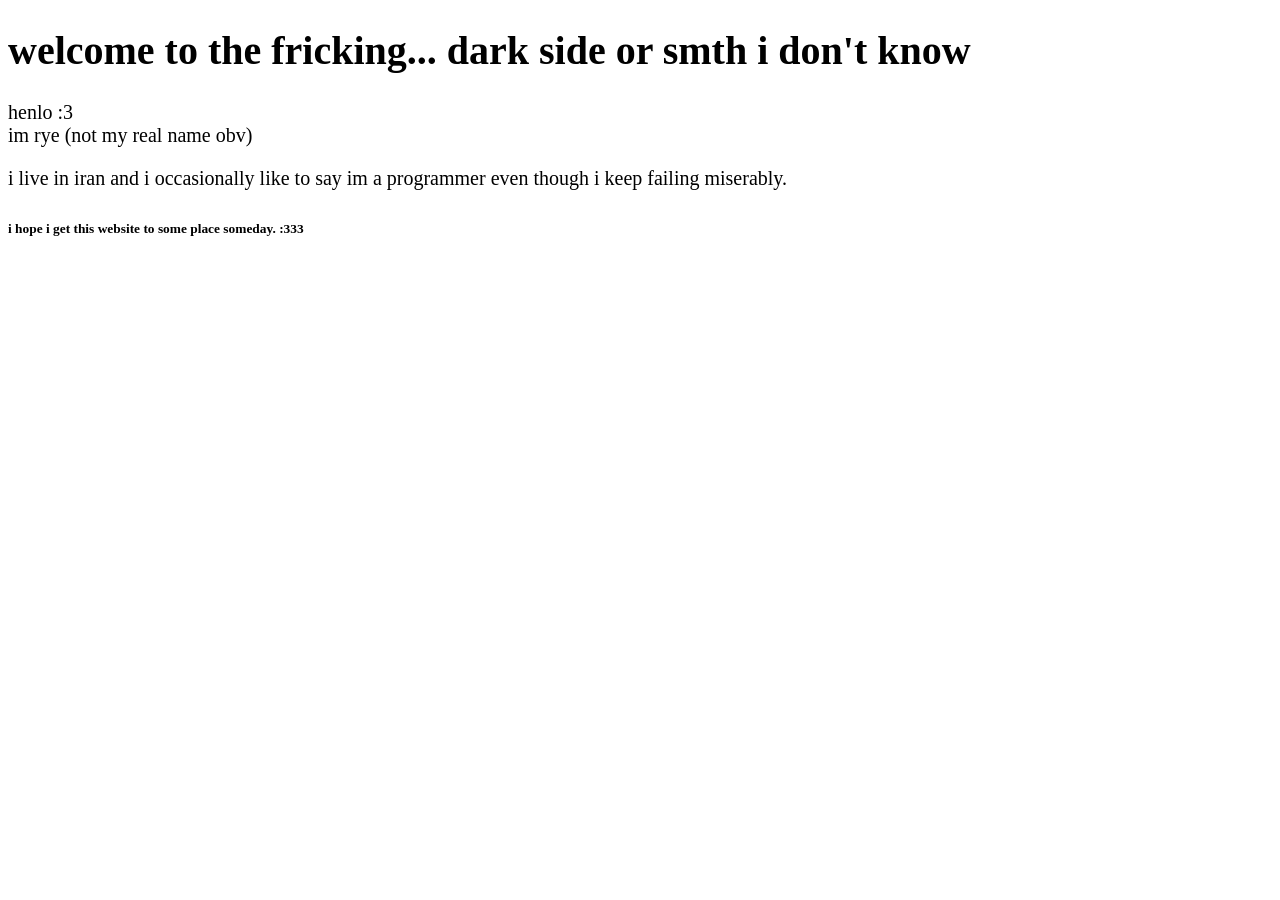
==== index.html @ 5250706b "i don't know how css works" ====
<!DOCTYPE HTML>
<head>
  <link rel="stylesheet" href="style.css">
  <title>Hello World</title>
</head>
<body>
  <div class='main-div'>
    <h1>welcome to the fricking... dark side or smth i don't know</h1>
    <p>
    henlo :3<br>
    im rye (not my real name obv)
    </p>
    <p>
    i live in iran and i occasionally like to say im a programmer
    even though i keep failing miserably.
    </p>
    <h6>i hope i get this website to some place someday. :333</h6>
  </div>
</body>
---- style.css ----
.main-div {
  font-size: 20px;
}
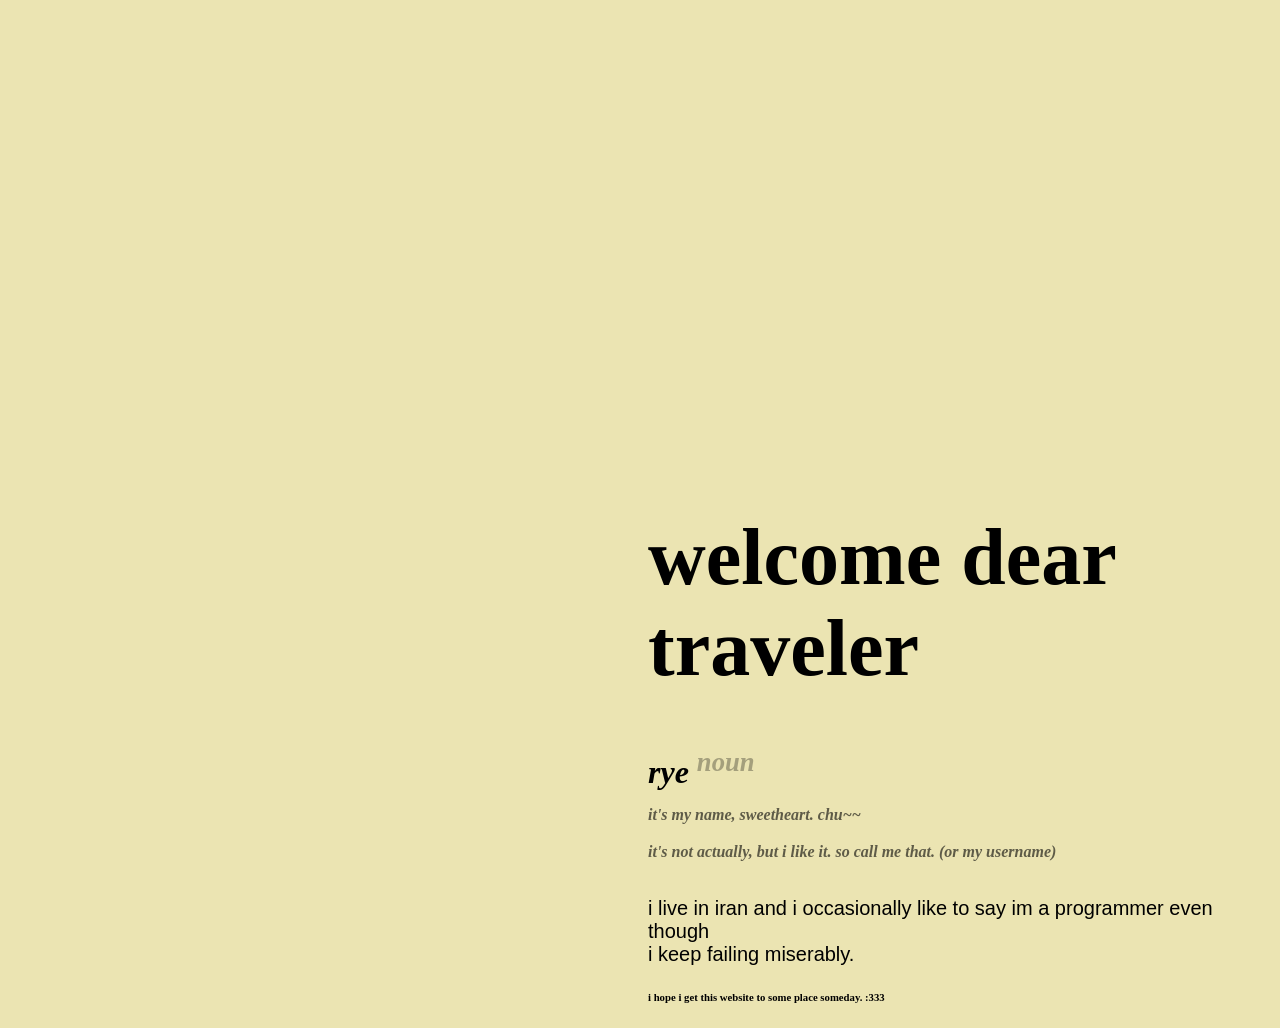
==== commit 16945156: "doing something decent" ====
--- a/index.html
+++ b/index.html
@@ -1,19 +1,31 @@
-<!DOCTYPE HTML>
+<!doctype html>
 <head>
-  <link rel="stylesheet" href="style.css">
-  <title>Hello World</title>
+  <link rel="stylesheet" href="style.css" />
+  <title>rye's cozy corner</title>
 </head>
 <body>
-  <div class='main-div'>
-    <h1>welcome to the fricking... dark side or smth i don't know</h1>
-    <p>
-    henlo :3<br>
-    im rye (not my real name obv)
+  <div>
+    <h1 id="greet-text">welcome dear traveler</h1>
+
+    <h3 id="name-introduction">
+      <i>rye
+        <span id="dict-text">
+	  <sup><strong>noun</strong></sup></span>
+	<br />
+	<span id="dict-corny-text">
+	  it's my name, sweetheart. chu~~
+	  <br />
+	  it's not actually, but i like it. so call me that. (or my username)
+	</span>
+      </i>
+    </h3>
+
+    <p id="main-paraph-text">
+      i live in iran and i occasionally like to say im a programmer even
+      though<br />
+      i keep failing miserably.
     </p>
-    <p>
-    i live in iran and i occasionally like to say im a programmer
-    even though i keep failing miserably.
-    </p>
+
     <h6>i hope i get this website to some place someday. :333</h6>
   </div>
 </body>
--- a/style.css
+++ b/style.css
@@ -1,3 +1,32 @@
-.main-div {
-  font-size: 20px;
+body {
+    background-color: rgba(192,168,1, 0.3);
+    font-size: 1em;
+    display: flex;
+    position: absolute;
+    top: 50%;
+    left: 50%;
 }
+
+
+#dict-text {
+    color: rgba(0,0,0, 0.3);
+}
+
+#dict-corny-text {
+    color: rgba(0,0,0, 0.6);
+    font-size:0.5em;
+}
+
+#greet-text {
+    font-size: 5em;
+    font-family: serif;
+}
+
+#name-introduction {
+    font-size: 2em;
+}
+
+#main-paraph-text {
+    font-size: 20px;
+    font-family: sans-serif;
+}
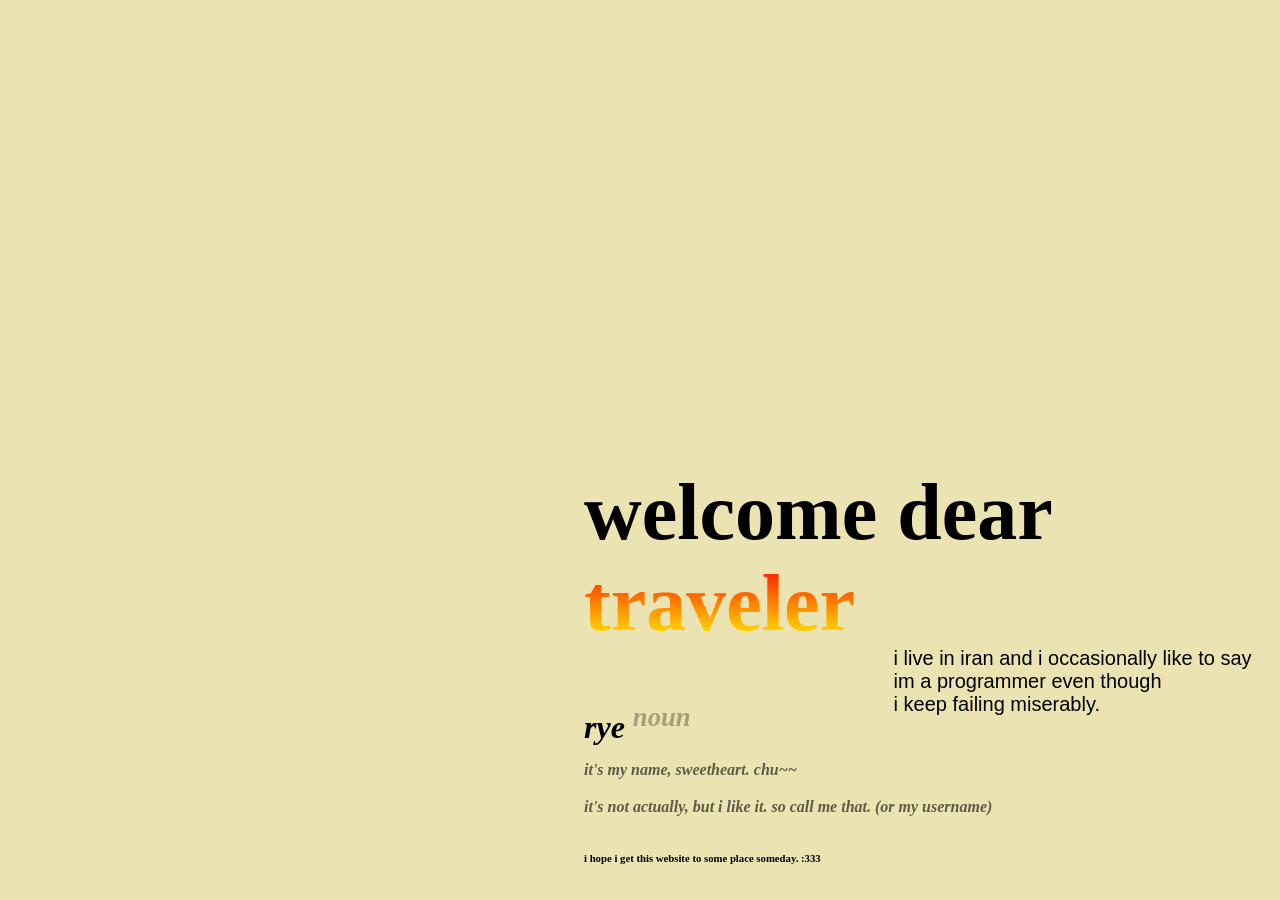
==== commit 111fc688: "somethign like gradient text anim but doesn't work" ====
--- a/index.html
+++ b/index.html
@@ -5,7 +5,7 @@
 </head>
 <body>
   <div>
-    <h1 id="greet-text">welcome dear traveler</h1>
+    <h1 id="greet-text">welcome dear <span class="fancy-gradient">traveler</span></h1>
 
     <h3 id="name-introduction">
       <i>rye
--- a/style.css
+++ b/style.css
@@ -3,8 +3,8 @@
     font-size: 1em;
     display: flex;
     position: absolute;
-    top: 50%;
-    left: 50%;
+    top: 45%;
+    left: 45%;
 }
 
 
@@ -27,6 +27,40 @@
 }
 
 #main-paraph-text {
+    position: absolute;
+    top: 45%;
+    left: 45%;
     font-size: 20px;
     font-family: sans-serif;
 }
+
+.fancy-gradient {
+    background-clip: text;
+    color: transparent;
+}
+
+.fancy-gradient {
+    background: linear-gradient(to top, yellow, red);
+    background-clip: text;
+    color: transparent;
+}
+.fancy-gradient:hover {
+    background-clip: text;
+    color: transparent;
+    animation-name : gradient-anim;
+    animation-duration: 1s;
+}
+
+
+@keyframes gradient-anim {
+    from {
+	background: linear-gradient(to top, yellow, red);
+	background-clip: text;
+        color: transparent;
+    }
+    to {
+	background: linear-gradient(to top, red, yellow);
+	background-clip: text;
+        color: transparent;
+    }
+}
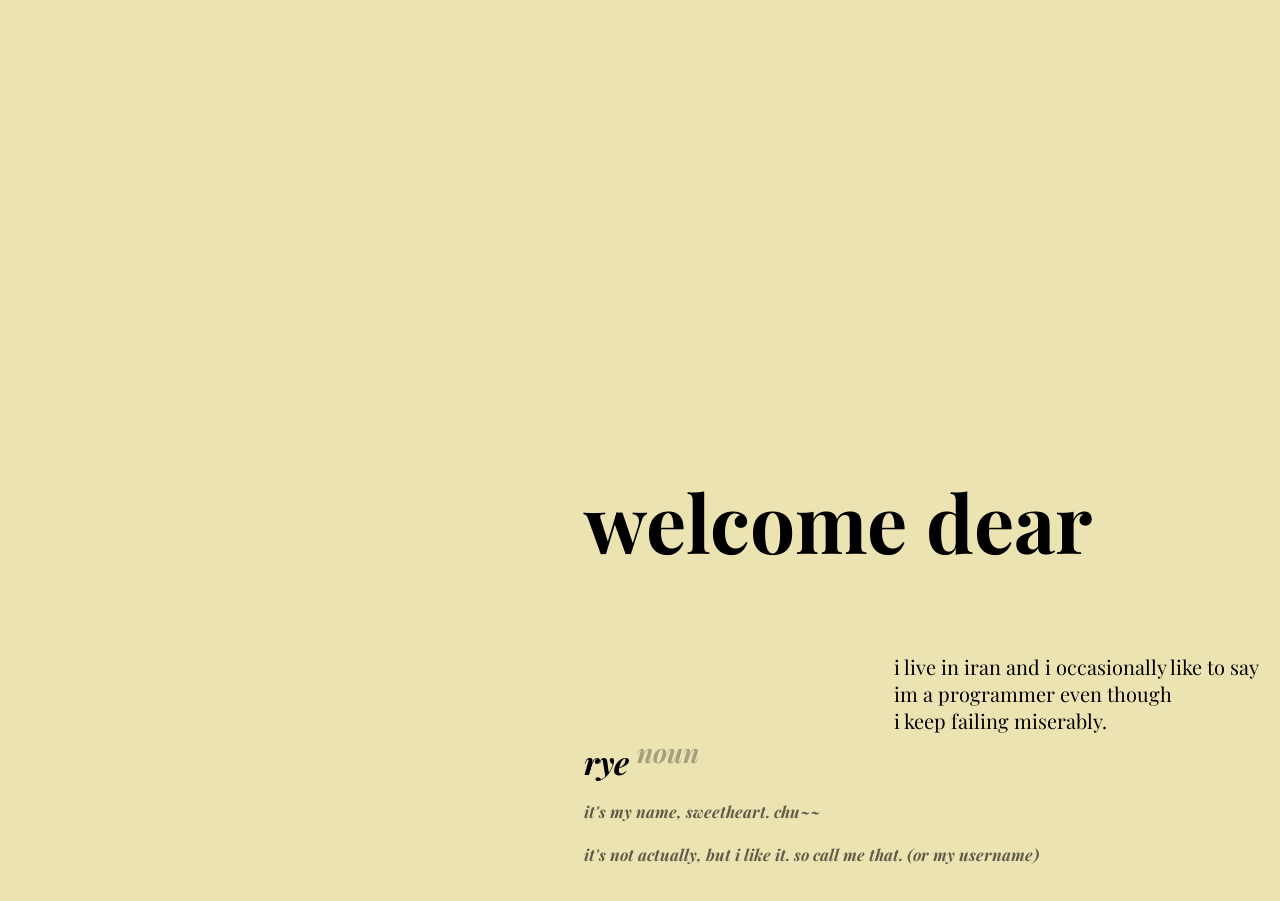
==== commit c654761b: "stable v1 of websait" ====
--- a/index.html
+++ b/index.html
@@ -25,7 +25,5 @@
       though<br />
       i keep failing miserably.
     </p>
-
-    <h6>i hope i get this website to some place someday. :333</h6>
   </div>
 </body>
--- a/style.css
+++ b/style.css
@@ -1,66 +1,42 @@
+@import url("https://fonts.googleapis.com/css2?family=Playfair+Display:ital,wght@0,400..900;1,400..900&display=swap");
+
 body {
-    background-color: rgba(192,168,1, 0.3);
-    font-size: 1em;
-    display: flex;
-    position: absolute;
-    top: 45%;
-    left: 45%;
+  font-family: "Playfair Display", serif;
+  background-color: rgba(192, 168, 1, 0.3);
+  font-size: 1em;
+  display: flex;
+  position: absolute;
+  top: 45%;
+  left: 45%;
 }
 
-
 #dict-text {
-    color: rgba(0,0,0, 0.3);
+  color: rgba(0, 0, 0, 0.3);
 }
 
 #dict-corny-text {
-    color: rgba(0,0,0, 0.6);
-    font-size:0.5em;
+  color: rgba(0, 0, 0, 0.6);
+  font-size: 0.5em;
 }
 
 #greet-text {
-    font-size: 5em;
-    font-family: serif;
+  font-size: 5em;
 }
 
 #name-introduction {
-    font-size: 2em;
+  font-size: 2em;
 }
 
 #main-paraph-text {
-    position: absolute;
-    top: 45%;
-    left: 45%;
-    font-size: 20px;
-    font-family: sans-serif;
+  position: absolute;
+  top: 45%;
+  left: 45%;
+  font-size: 20px;
 }
 
 .fancy-gradient {
-    background-clip: text;
-    color: transparent;
+  background: url("./fire.gif");
+  background-position: 25% 75%;
+  background-clip: text;
+  color: transparent;
 }
-
-.fancy-gradient {
-    background: linear-gradient(to top, yellow, red);
-    background-clip: text;
-    color: transparent;
-}
-.fancy-gradient:hover {
-    background-clip: text;
-    color: transparent;
-    animation-name : gradient-anim;
-    animation-duration: 1s;
-}
-
-
-@keyframes gradient-anim {
-    from {
-	background: linear-gradient(to top, yellow, red);
-	background-clip: text;
-        color: transparent;
-    }
-    to {
-	background: linear-gradient(to top, red, yellow);
-	background-clip: text;
-        color: transparent;
-    }
-}
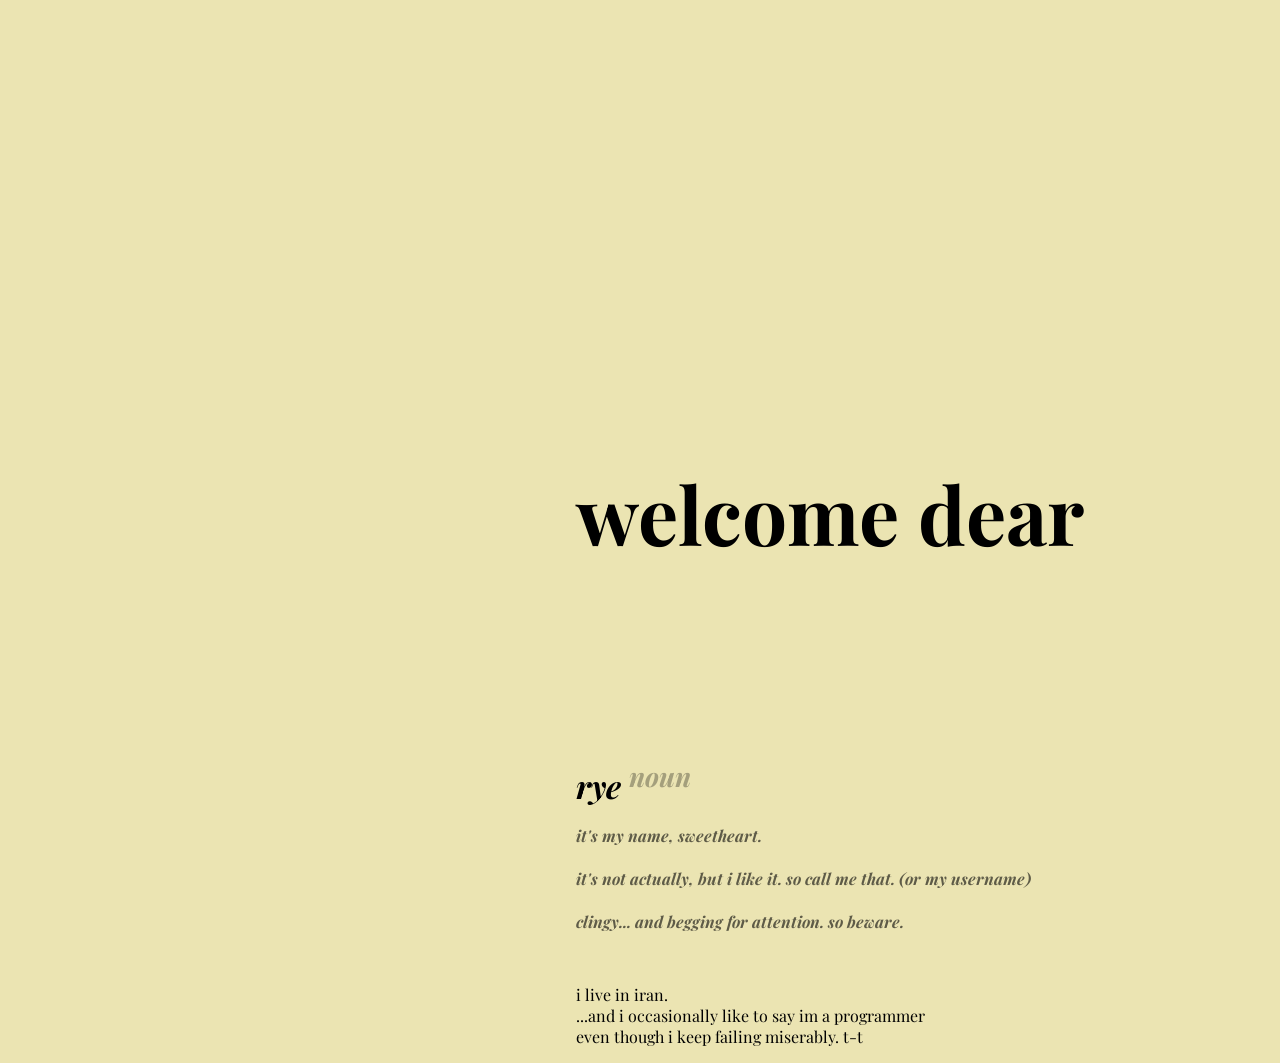
==== commit 6aee4a86: "some last touched before i leave it for the night" ====
--- a/index.html
+++ b/index.html
@@ -4,7 +4,7 @@
   <title>rye's cozy corner</title>
 </head>
 <body>
-  <div>
+  <div id="introduction-box">
     <h1 id="greet-text">welcome dear <span class="fancy-gradient">traveler</span></h1>
 
     <h3 id="name-introduction">
@@ -13,17 +13,17 @@
 	  <sup><strong>noun</strong></sup></span>
 	<br />
 	<span id="dict-corny-text">
-	  it's my name, sweetheart. chu~~
-	  <br />
-	  it's not actually, but i like it. so call me that. (or my username)
+	  it's my name, sweetheart.<br />
+	  it's not actually, but i like it. so call me that. (or my username)<br />
+	  clingy... and begging for attention. so beware.
 	</span>
       </i>
     </h3>
 
     <p id="main-paraph-text">
-      i live in iran and i occasionally like to say im a programmer even
-      though<br />
-      i keep failing miserably.
+      i live in iran.<br />
+      ...and i occasionally like to say im a programmer<br />
+      even though i keep failing miserably. t-t
     </p>
   </div>
 </body>
--- a/style.css
+++ b/style.css
@@ -4,10 +4,16 @@
   font-family: "Playfair Display", serif;
   background-color: rgba(192, 168, 1, 0.3);
   font-size: 1em;
-  display: flex;
+}
+
+#introduction-box {
+  display: grid;
   position: absolute;
   top: 45%;
   left: 45%;
+}
+
+#main-paraph-text {
 }
 
 #dict-text {
@@ -27,13 +33,6 @@
   font-size: 2em;
 }
 
-#main-paraph-text {
-  position: absolute;
-  top: 45%;
-  left: 45%;
-  font-size: 20px;
-}
-
 .fancy-gradient {
   background: url("./fire.gif");
   background-position: 25% 75%;
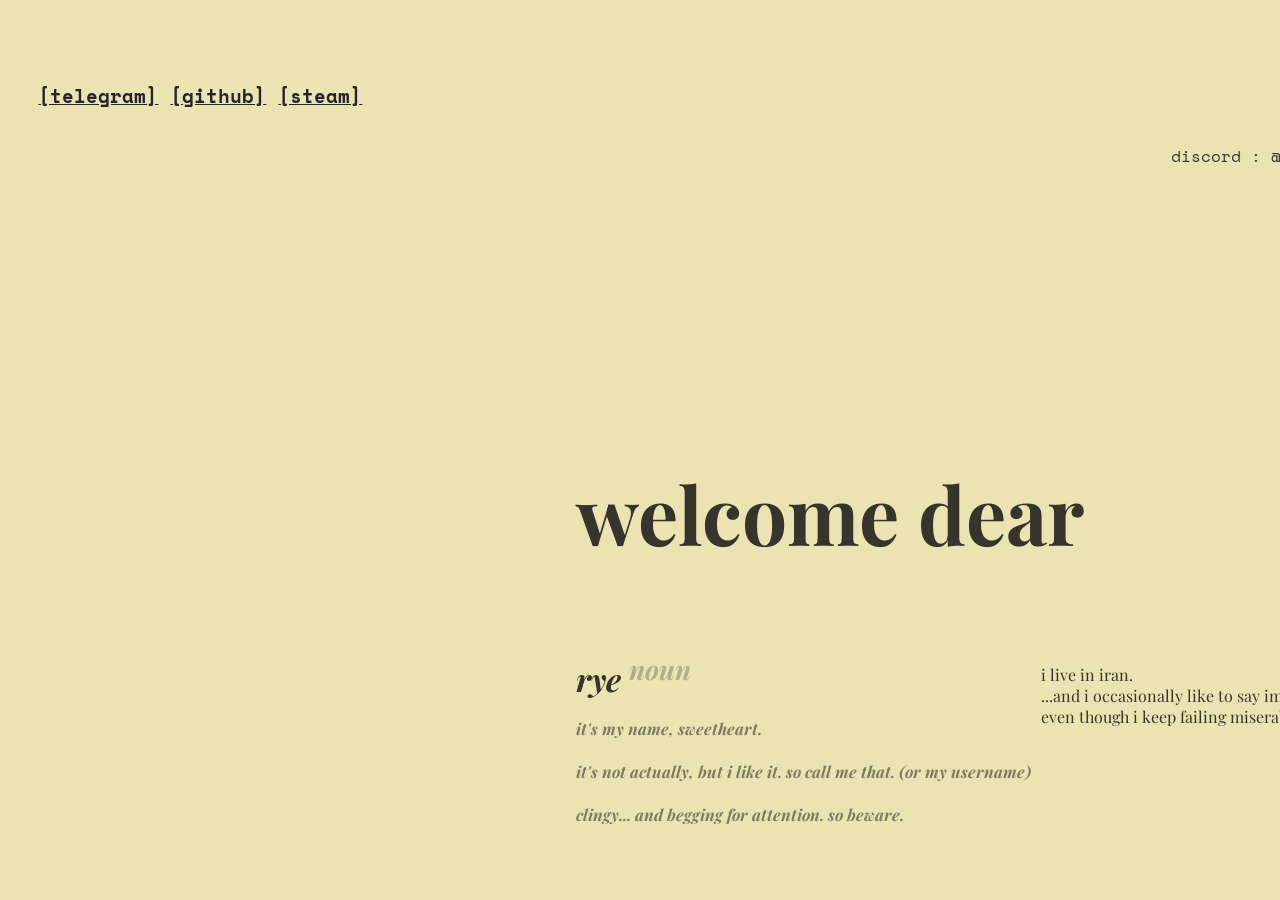
==== commit 31e00704: "last touches i think" ====
--- a/index.html
+++ b/index.html
@@ -1,29 +1,48 @@
 <!doctype html>
 <head>
+  <meta name="viewport" content="width=device-width, initial-scale=1.0" />
   <link rel="stylesheet" href="style.css" />
   <title>rye's cozy corner</title>
 </head>
 <body>
+  <div id="links">
+    <h3>
+      <a href="https://t.me/@northlightz/">[telegram]</a>
+      <a href="https://github.com/northlightz/">[github]</a>
+      <a href="https://steamcommunity.com/id/northlightz/">[steam]</a>
+    </h3>
+    <marquee width="100%" scrollamount="10">
+      <ul>
+        <li>discord : @northlightz</li>
+      </ul>
+    </marquee>
+  </div>
   <div id="introduction-box">
-    <h1 id="greet-text">welcome dear <span class="fancy-gradient">traveler</span></h1>
+    <h1 id="greet-text">
+      welcome dear <span class="fancy-gradient">traveler</span>
+    </h1>
+    <div id="text-boxes">
+      <h3 id="name-introduction">
+        <i
+          >rye
+          <span id="dict-text">
+            <sup><strong>noun</strong></sup></span
+          >
+          <br />
+          <span id="dict-corny-text">
+            it's my name, sweetheart.<br />
+            it's not actually, but i like it. so call me that. (or my
+            username)<br />
+            clingy... and begging for attention. so beware.
+          </span>
+        </i>
+      </h3>
 
-    <h3 id="name-introduction">
-      <i>rye
-        <span id="dict-text">
-	  <sup><strong>noun</strong></sup></span>
-	<br />
-	<span id="dict-corny-text">
-	  it's my name, sweetheart.<br />
-	  it's not actually, but i like it. so call me that. (or my username)<br />
-	  clingy... and begging for attention. so beware.
-	</span>
-      </i>
-    </h3>
-
-    <p id="main-paraph-text">
-      i live in iran.<br />
-      ...and i occasionally like to say im a programmer<br />
-      even though i keep failing miserably. t-t
-    </p>
+      <p id="main-paraph-text">
+        i live in iran.<br />
+        ...and i occasionally like to say im a programmer<br />
+        even though i keep failing miserably. t-t
+      </p>
+    </div>
   </div>
 </body>
--- a/style.css
+++ b/style.css
@@ -1,28 +1,53 @@
 @import url("https://fonts.googleapis.com/css2?family=Playfair+Display:ital,wght@0,400..900;1,400..900&display=swap");
+@import url("https://fonts.googleapis.com/css2?family=Space+Mono:wght@700&display=swap");
 
 body {
   font-family: "Playfair Display", serif;
+  color: rgb(54, 52, 43);
   background-color: rgba(192, 168, 1, 0.3);
   font-size: 1em;
 }
 
+#links {
+  font-family: "Space Mono", monospace;
+  width: 101vw;
+  overflow: hidden;
+  position: absolute;
+  top: 7%;
+  left: 3%;
+  a:link {
+    color: rgb(37, 36, 46);
+  } /* Unvisited link */
+  a:visited {
+    color: rgba(14, 11, 54, 0.1);
+  } /* Visited link */
+  a:hover {
+    color: rgba(14, 11, 54, 0.1);
+  } /* Mouse over link */
+  a:active {
+    color: maroon;
+  } /* Active link */
+}
+
+#links > marquee > ul {
+  list-style-position: outside;
+  list-style: none;
+}
+#links > marquee > ul > li > span:nth-child(2) {
+  margin-right: 0.25em;
+}
+
 #introduction-box {
-  display: grid;
+  width: 100vw;
   position: absolute;
   top: 45%;
   left: 45%;
 }
 
-#main-paraph-text {
-}
-
-#dict-text {
-  color: rgba(0, 0, 0, 0.3);
-}
-
-#dict-corny-text {
-  color: rgba(0, 0, 0, 0.6);
-  font-size: 0.5em;
+#text-boxes {
+  display: flex;
+  flex-direction: row;
+  align-items: start;
 }
 
 #greet-text {
@@ -33,6 +58,20 @@
   font-size: 2em;
 }
 
+#dict-text {
+  color: rgba(54, 52, 43, 0.3);
+}
+
+#dict-corny-text {
+  color: rgba(54, 52, 43, 0.6);
+  font-size: 0.5em;
+}
+
+#main-paraph-text {
+  margin-top: 45px;
+  margin-left: 10px;
+}
+
 .fancy-gradient {
   background: url("./fire.gif");
   background-position: 25% 75%;
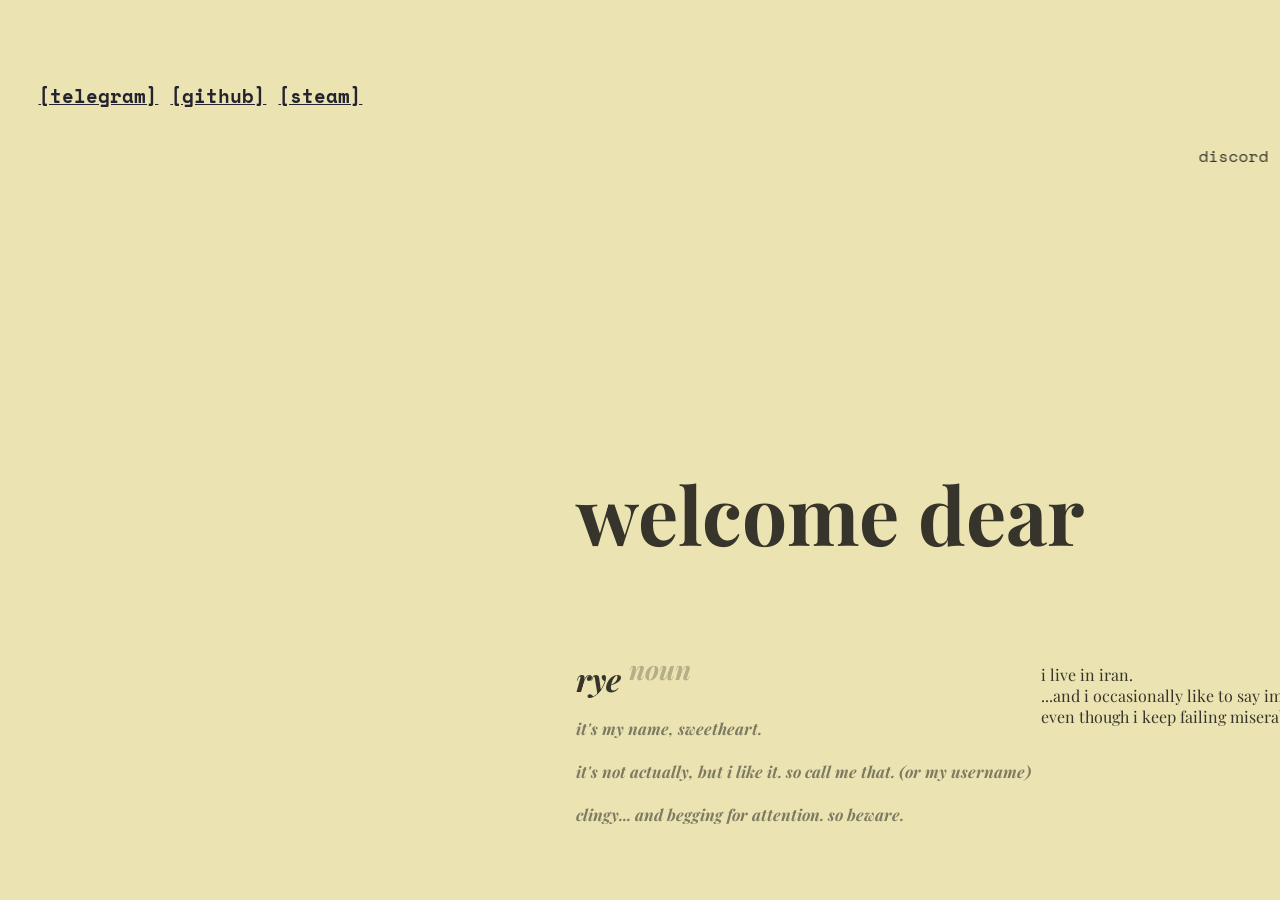
==== commit 7b58f6d7: "fix: renamed ats" ====
--- a/index.html
+++ b/index.html
@@ -7,13 +7,13 @@
 <body>
   <div id="links">
     <h3>
-      <a href="https://t.me/@northlightz/">[telegram]</a>
-      <a href="https://github.com/northlightz/">[github]</a>
+      <a href="https://t.me/@ryeatomega/">[telegram]</a>
+      <a href="https://github.com/ryeatomega/">[github]</a>
       <a href="https://steamcommunity.com/id/northlightz/">[steam]</a>
     </h3>
     <marquee width="100%" scrollamount="10">
       <ul>
-        <li>discord : @northlightz</li>
+        <li>discord : @ryeatomega</li>
       </ul>
     </marquee>
   </div>
